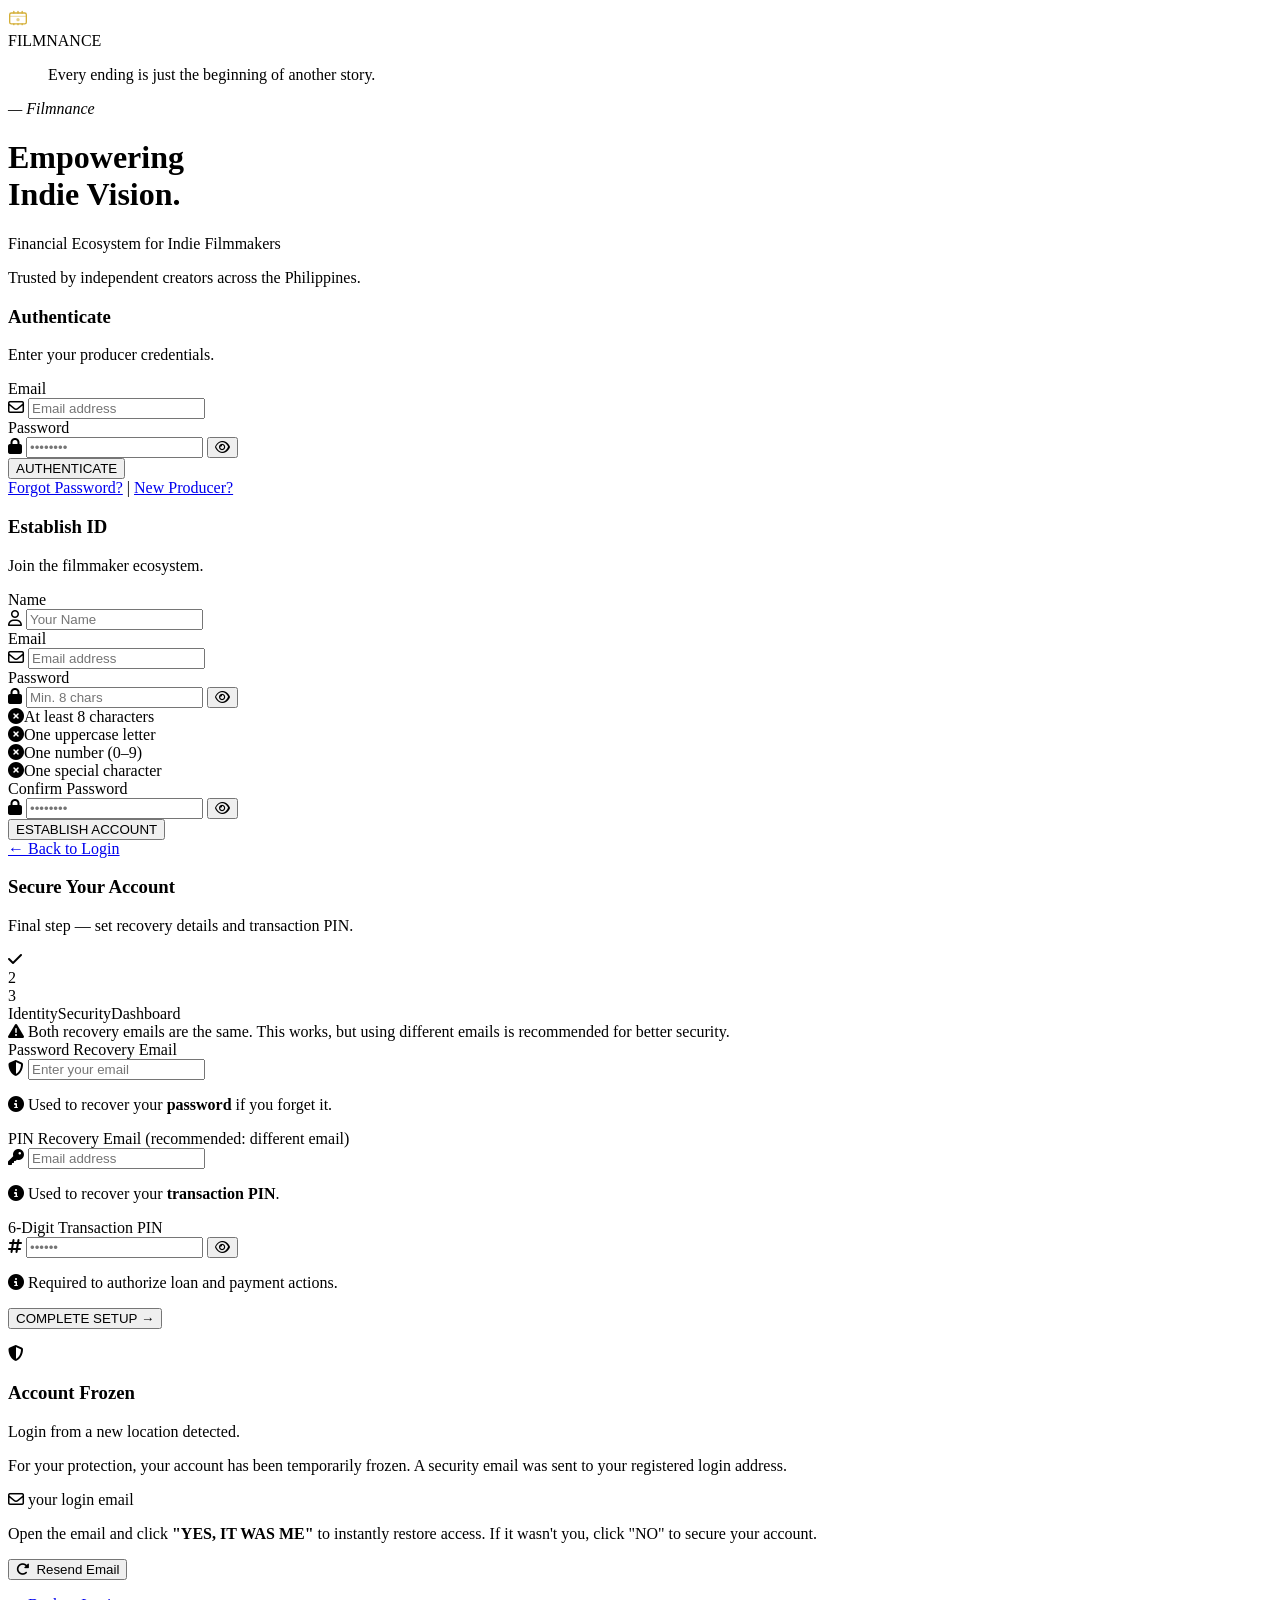
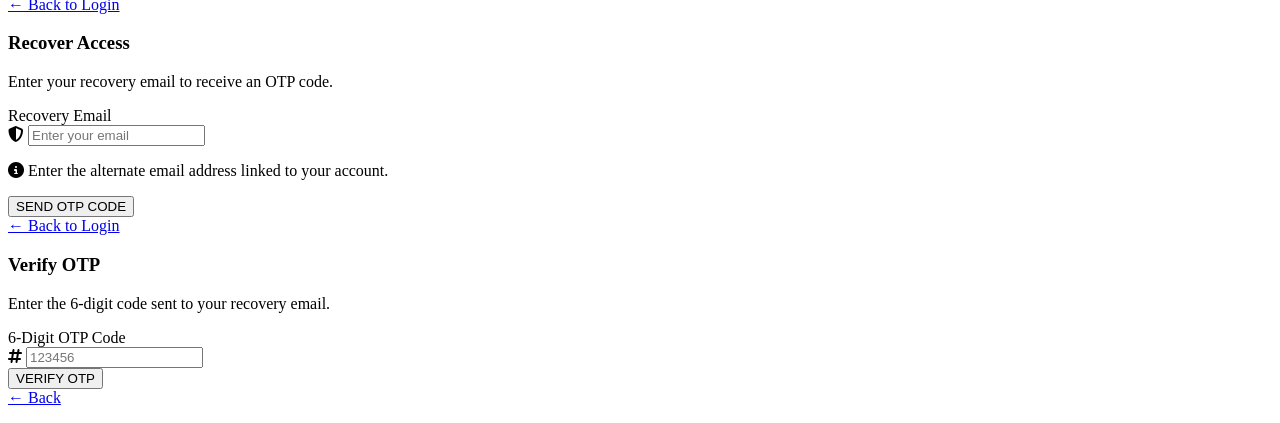
==== frontend/index.html @ 8d0be241 "Restructure: move frontend assets out of backend into frontend/" ====
<!DOCTYPE html>
<html lang="en">

<head>
    <meta charset="UTF-8">
    <meta name="viewport" content="width=device-width, initial-scale=1.0">
    <meta http-equiv="Cache-Control" content="no-cache, no-store, must-revalidate">
    <meta http-equiv="Pragma" content="no-cache">
    <meta http-equiv="Expires" content="0">
    <title>Filmnance — Entry</title>
    <link rel="stylesheet" href="/static/style.css?v=2">
    <link rel="stylesheet" href="https://cdnjs.cloudflare.com/ajax/libs/font-awesome/6.5.0/css/all.min.css">
</head>

<body>
    <div class="glow-top"></div>
    <div class="glow-bottom"></div>

    <div class="auth-container">

        <!-- ═══════════ LEFT BRANDING ═══════════ -->
        <div class="branding-side">
            <div class="branding-header">
                <div class="logo-box">
                    <svg width="20" height="20" viewBox="0 0 24 24" fill="none" xmlns="http://www.w3.org/2000/svg">
                        <rect x="2" y="6" width="20" height="13" rx="2" stroke="#d4af37" stroke-width="1.6" />
                        <path d="M7 6V4M12 6V4M17 6V4" stroke="#d4af37" stroke-width="1.6" stroke-linecap="round" />
                        <path d="M7 19v1M12 19v1M17 19v1" stroke="#d4af37" stroke-width="1.6" stroke-linecap="round" />
                        <path d="M2 10h20" stroke="#d4af37" stroke-width="1.2" opacity="0.5" />
                        <circle cx="12" cy="14" r="2" fill="#d4af37" opacity="0.6" />
                    </svg>
                </div>
                <div class="logo-text">FILMNANCE</div>
            </div>
            <div class="branding-body">
                <!-- ORDER: quote → film title/date → divider → Empowering → tagline -->
                <div class="film-quote" id="filmQuote">
                    <blockquote id="filmQuoteText">Every ending is just the beginning of another story.</blockquote>
                    <cite id="filmQuoteCite">— Filmnance</cite>
                </div>
                <div class="branding-divider"></div>
                <h1 class="title">Empowering<br>Indie Vision.</h1>
                <div class="accent-bar"></div>
                <p class="tagline">Financial Ecosystem for Indie Filmmakers</p>
            </div>
            <div class="branding-footer">
                <p class="branding-note">Trusted by independent creators across the Philippines.</p>
            </div>
        </div>

        <!-- ═══════════ RIGHT FORMS ═══════════ -->
        <div class="form-side" id="formSide">

            <!-- ── 1. LOGIN ── -->
            <div id="loginView" class="view active">
                <div class="form-header">
                    <h3>Authenticate</h3>
                    <p>Enter your producer credentials.</p>
                </div>
                <form id="loginForm" novalidate>
                    <div class="input-group">
                        <label>Email</label>
                        <div class="input-wrapper">
                            <i class="fa-regular fa-envelope icon-left"></i>
                            <input type="email" id="email" placeholder="Email address" required autocomplete="email">
                        </div>
                    </div>
                    <div class="input-group">
                        <label>Password</label>
                        <div class="input-wrapper has-eye">
                            <i class="fa-solid fa-lock icon-left"></i>
                            <input type="password" id="password" placeholder="••••••••" required
                                autocomplete="current-password">
                            <button type="button" class="eye-btn" onmousedown="showPass('password')"
                                onmouseup="hidePass('password')" onmouseleave="hidePass('password')"
                                ontouchstart="showPass('password');return false;" ontouchend="hidePass('password')">
                                <i class="fa-regular fa-eye"></i>
                            </button>
                        </div>
                    </div>
                    <button type="submit" class="submit-btn">AUTHENTICATE</button>
                </form>
                <div class="form-footer">
                    <a href="#" onclick="showView('forgotView');return false;">Forgot Password?</a>
                    <span class="divider">|</span>
                    <a href="#" onclick="showView('registerView');return false;">New Producer?</a>
                </div>
                <p id="loginMsg" class="status-msg"></p>
            </div>

            <!-- ── 2. REGISTER ── -->
            <div id="registerView" class="view">
                <div class="form-header">
                    <h3>Establish ID</h3>
                    <p>Join the filmmaker ecosystem.</p>
                </div>
                <form id="registerForm" novalidate>
                    <div class="input-group">
                        <label>Name</label>
                        <div class="input-wrapper">
                            <i class="fa-regular fa-user icon-left"></i>
                            <input type="text" id="regName" placeholder="Your Name" required autocomplete="name">
                        </div>
                    </div>
                    <div class="input-group">
                        <label>Email</label>
                        <div class="input-wrapper">
                            <i class="fa-regular fa-envelope icon-left"></i>
                            <input type="email" id="regEmail" placeholder="Email address" required autocomplete="email">
                        </div>
                    </div>
                    <div class="input-group">
                        <label>Password</label>
                        <div class="input-wrapper has-eye">
                            <i class="fa-solid fa-lock icon-left"></i>
                            <input type="password" id="regPass" placeholder="Min. 8 chars" required
                                autocomplete="new-password" oninput="checkPolicy(this.value)">
                            <button type="button" class="eye-btn" onmousedown="showPass('regPass')"
                                onmouseup="hidePass('regPass')" onmouseleave="hidePass('regPass')"
                                ontouchstart="showPass('regPass');return false;" ontouchend="hidePass('regPass')">
                                <i class="fa-regular fa-eye"></i>
                            </button>
                        </div>
                        <div class="policy-box">
                            <div class="policy-item" id="p-length"><i class="fa-solid fa-circle-xmark"></i><span>At
                                    least 8 characters</span></div>
                            <div class="policy-item" id="p-upper"><i class="fa-solid fa-circle-xmark"></i><span>One
                                    uppercase letter</span></div>
                            <div class="policy-item" id="p-number"><i class="fa-solid fa-circle-xmark"></i><span>One
                                    number (0–9)</span></div>
                            <div class="policy-item" id="p-special"><i class="fa-solid fa-circle-xmark"></i><span>One
                                    special character</span></div>
                        </div>
                    </div>
                    <div class="input-group">
                        <label>Confirm Password</label>
                        <div class="input-wrapper has-eye">
                            <i class="fa-solid fa-lock icon-left"></i>
                            <input type="password" id="signupConfirmPassword" placeholder="••••••••" required
                                autocomplete="new-password">
                            <button type="button" class="eye-btn" onmousedown="showPass('signupConfirmPassword')"
                                onmouseup="hidePass('signupConfirmPassword')"
                                onmouseleave="hidePass('signupConfirmPassword')"
                                ontouchstart="showPass('signupConfirmPassword');return false;"
                                ontouchend="hidePass('signupConfirmPassword')">
                                <i class="fa-regular fa-eye"></i>
                            </button>
                        </div>
                    </div>
                    <button type="submit" class="submit-btn" id="registerBtn">ESTABLISH ACCOUNT</button>
                </form>
                <div class="form-footer">
                    <a href="#" onclick="showView('loginView');return false;">← Back to Login</a>
                </div>
                <p id="registerMsg" class="status-msg"></p>
            </div>

            <!-- ── 3. SETUP SECURITY ── -->
            <div id="setupView" class="view">
                <div class="form-header">
                    <h3>Secure Your Account</h3>
                    <p>Final step — set recovery details and transaction PIN.</p>
                </div>
                <div class="step-track">
                    <div class="step-node done"><i class="fa-solid fa-check"></i></div>
                    <div class="step-connector done"></div>
                    <div class="step-node active">2</div>
                    <div class="step-connector"></div>
                    <div class="step-node">3</div>
                </div>
                <div class="step-labels-row">
                    <span>Identity</span><span>Security</span><span>Dashboard</span>
                </div>
                <!-- Same-email warning (shown dynamically) -->
                <div class="same-email-warning" id="sameEmailWarn">
                    <i class="fa-solid fa-triangle-exclamation"></i>
                    <span>Both recovery emails are the same. This works, but using different emails is recommended for
                        better security.</span>
                </div>
                <form id="setupForm" novalidate>
                    <div class="input-group">
                        <label>Password Recovery Email</label>
                        <div class="input-wrapper">
                            <i class="fa-solid fa-shield-halved icon-left"></i>
                            <input type="email" id="setupRecovery" placeholder="Enter your email" required
                                autocomplete="email" oninput="checkSameEmail()">
                        </div>
                        <p class="field-hint">
                            <i class="fa-solid fa-circle-info"></i>
                            Used to recover your <strong>password</strong> if you forget it.
                        </p>
                    </div>
                    <div class="input-group">
                        <label>PIN Recovery Email <span class="hint-rec">(recommended: different email)</span></label>
                        <div class="input-wrapper">
                            <i class="fa-solid fa-key icon-left"></i>
                            <input type="email" id="setupPinRecovery" placeholder="Email address" required
                                autocomplete="email" oninput="checkSameEmail()">
                        </div>
                        <p class="field-hint">
                            <i class="fa-solid fa-circle-info"></i>
                            Used to recover your <strong>transaction PIN</strong>.
                        </p>
                    </div>
                    <div class="input-group">
                        <label>6-Digit Transaction PIN</label>
                        <div class="input-wrapper has-eye">
                            <i class="fa-solid fa-hashtag icon-left"></i>
                            <input type="password" id="setupPin" placeholder="••••••" maxlength="6" pattern="\d{6}"
                                inputmode="numeric" required>
                            <button type="button" class="eye-btn" onmousedown="showPass('setupPin')"
                                onmouseup="hidePass('setupPin')" onmouseleave="hidePass('setupPin')"
                                ontouchstart="showPass('setupPin');return false;" ontouchend="hidePass('setupPin')">
                                <i class="fa-regular fa-eye"></i>
                            </button>
                        </div>
                        <p class="field-hint">
                            <i class="fa-solid fa-circle-info"></i>
                            Required to authorize loan and payment actions.
                        </p>
                    </div>
                    <button type="submit" class="submit-btn">COMPLETE SETUP →</button>
                </form>
                <p id="setupMsg" class="status-msg"></p>
            </div>

            <!-- ── 4. FROZEN WARNING ── -->
            <div id="frozenView" class="view">
                <div class="frozen-card">
                    <div class="frozen-icon">
                        <i class="fa-solid fa-shield-halved"></i>
                    </div>
                    <h3 class="frozen-title">Account Frozen</h3>
                    <p class="frozen-subtitle">Login from a new location detected.</p>
                    <div class="frozen-divider"></div>
                    <p class="frozen-body">
                        For your protection, your account has been temporarily frozen.
                        A security email was sent to your registered login address.
                    </p>
                    <div class="frozen-email-badge">
                        <i class="fa-regular fa-envelope"></i>
                        <span id="frozenEmailDisplay">your login email</span>
                    </div>
                    <p class="frozen-instruction">
                        Open the email and click <strong>"YES, IT WAS ME"</strong> to instantly restore access.
                        If it wasn't you, click "NO" to secure your account.
                    </p>
                    <div class="frozen-actions">
                        <button class="resend-btn" id="resendBtn" onclick="requestResend()">
                            <i class="fa-solid fa-rotate-right"></i>&nbsp; Resend Email
                        </button>
                        <p class="resend-status" id="resendStatus"></p>
                    </div>
                </div>
                <div class="form-footer">
                    <a href="#" onclick="showView('loginView');return false;">← Back to Login</a>
                </div>
            </div>

            <!-- ── 5. FORGOT PASSWORD ── -->
            <div id="forgotView" class="view">
                <div class="form-header">
                    <h3>Recover Access</h3>
                    <p>Enter your recovery email to receive an OTP code.</p>
                </div>
                <form id="forgotForm" novalidate>
                    <div class="input-group">
                        <label>Recovery Email</label>
                        <div class="input-wrapper">
                            <i class="fa-solid fa-shield-halved icon-left"></i>
                            <input type="email" id="forgotEmail" placeholder="Enter your email" required
                                autocomplete="email">
                        </div>
                        <p class="field-hint">
                            <i class="fa-solid fa-circle-info"></i>
                            Enter the alternate email address linked to your account.
                        </p>
                    </div>
                    <button type="submit" class="submit-btn">SEND OTP CODE</button>
                </form>
                <div class="form-footer">
                    <a href="#" onclick="showView('loginView');return false;">← Back to Login</a>
                </div>
                <p id="forgotMsg" class="status-msg"></p>
            </div>

            <!-- ── 6. RESET PASSWORD — 2 steps: verify OTP first, then set password ── -->
            <div id="resetView" class="view">
                <!-- Step A: Verify OTP only -->
                <div id="resetStepA">
                    <div class="form-header">
                        <h3>Verify OTP</h3>
                        <p>Enter the 6-digit code sent to your recovery email.</p>
                    </div>
                    <div class="input-group">
                        <label>6-Digit OTP Code</label>
                        <div class="input-wrapper">
                            <i class="fa-solid fa-hashtag icon-left"></i>
                            <input type="text" id="resetOtp" placeholder="123456" maxlength="6" inputmode="numeric">
                        </div>
                    </div>
                    <button class="submit-btn" onclick="verifyResetOtp()">VERIFY OTP</button>
                    <div class="form-footer">
                        <a href="#" onclick="showView('forgotView');return false;">← Back</a>
                    </div>
                    <p id="resetOtpMsg" class="status-msg"></p>
                </div>
                <!-- Step B: Set new password (only shown after OTP verified) -->
                <div id="resetStepB" style="display:none">
                    <div class="form-header">
                        <h3>Set New Password</h3>
                        <p>OTP verified. Now set your new password.</p>
                    </div>
                    <div class="input-group">
                        <label>New Password</label>
                        <div class="input-wrapper has-eye">
                            <i class="fa-solid fa-lock icon-left"></i>
                            <input type="password" id="resetPass" placeholder="••••••••"
                                oninput="checkPolicy(this.value,'reset')">
                            <button type="button" class="eye-btn" onmousedown="showPass('resetPass')"
                                onmouseup="hidePass('resetPass')" onmouseleave="hidePass('resetPass')"
                                ontouchstart="showPass('resetPass');return false;" ontouchend="hidePass('resetPass')">
                                <i class="fa-regular fa-eye"></i>
                            </button>
                        </div>
                        <div id="policyBoxReset" class="policy-box">
                            <div class="policy-item" id="rp-length"><i class="fa-solid fa-circle-xmark"></i><span>At
                                    least 8 characters</span></div>
                            <div class="policy-item" id="rp-upper"><i class="fa-solid fa-circle-xmark"></i><span>One
                                    uppercase letter</span></div>
                            <div class="policy-item" id="rp-number"><i class="fa-solid fa-circle-xmark"></i><span>One
                                    number (0–9)</span></div>
                            <div class="policy-item" id="rp-special"><i class="fa-solid fa-circle-xmark"></i><span>One
                                    special character</span></div>
                        </div>
                    </div>
                    <div class="input-group">
                        <label>Confirm Password</label>
                        <div class="input-wrapper has-eye">
                            <i class="fa-solid fa-lock icon-left"></i>
                            <input type="password" id="resetPassConfirm" placeholder="••••••••">
                            <button type="button" class="eye-btn" onmousedown="showPass('resetPassConfirm')"
                                onmouseup="hidePass('resetPassConfirm')" onmouseleave="hidePass('resetPassConfirm')"
                                ontouchstart="showPass('resetPassConfirm');return false;"
                                ontouchend="hidePass('resetPassConfirm')">
                                <i class="fa-regular fa-eye"></i>
                            </button>
                        </div>
                    </div>
                    <button class="submit-btn" onclick="submitResetPassword()">UPDATE PASSWORD</button>
                    <p id="resetMsg" class="status-msg"></p>
                </div>
            </div>

        </div><!-- end form-side -->
    </div><!-- end auth-container -->

    <!-- Auth core (shared helpers, view switcher, film quotes) — must load first -->
    <script src="/static/js/auth/auth-core.js"></script>
    <!-- Per-view scripts -->
    <script src="/static/js/auth/login.js"></script>
    <script src="/static/js/auth/signup.js"></script>
    <script src="/static/js/auth/setup-security.js"></script>
    <script src="/static/js/auth/frozen.js"></script>
    <script src="/static/js/auth/forgot-password.js"></script>
    <script src="/static/js/auth/reset-password.js"></script>
</body>

</html>
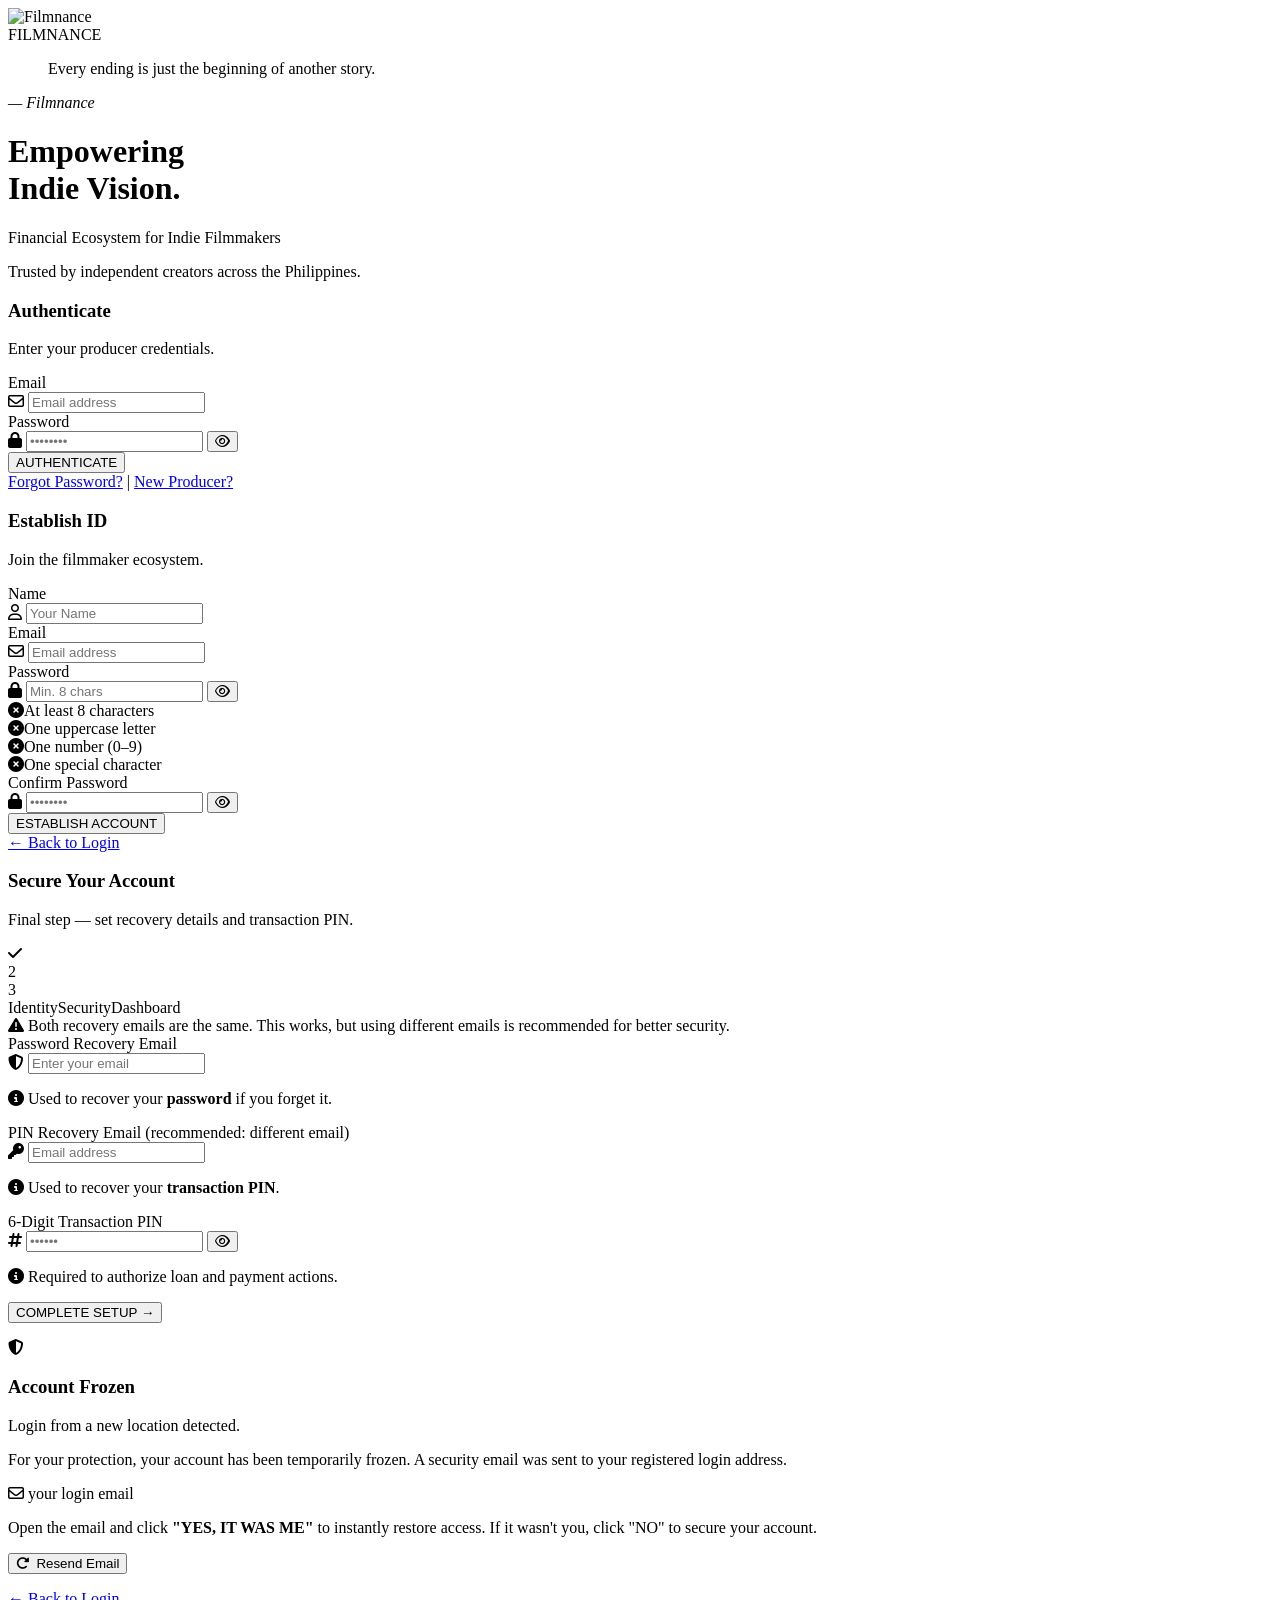
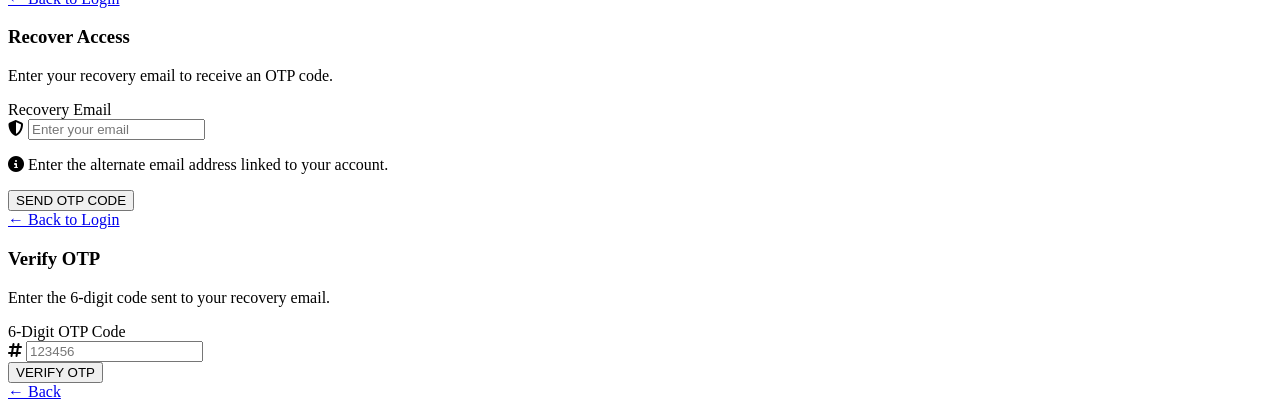
==== commit 3c099cb6: "Use custom logo, add favicon and health endpoint" ====
--- a/frontend/index.html
+++ b/frontend/index.html
@@ -8,6 +8,7 @@
     <meta http-equiv="Pragma" content="no-cache">
     <meta http-equiv="Expires" content="0">
     <title>Filmnance — Entry</title>
+    <link rel="icon" type="image/png" href="/static/assets/filmnance-logo.png">
     <link rel="stylesheet" href="/static/style.css?v=2">
     <link rel="stylesheet" href="https://cdnjs.cloudflare.com/ajax/libs/font-awesome/6.5.0/css/all.min.css">
 </head>
@@ -22,13 +23,7 @@
         <div class="branding-side">
             <div class="branding-header">
                 <div class="logo-box">
-                    <svg width="20" height="20" viewBox="0 0 24 24" fill="none" xmlns="http://www.w3.org/2000/svg">
-                        <rect x="2" y="6" width="20" height="13" rx="2" stroke="#d4af37" stroke-width="1.6" />
-                        <path d="M7 6V4M12 6V4M17 6V4" stroke="#d4af37" stroke-width="1.6" stroke-linecap="round" />
-                        <path d="M7 19v1M12 19v1M17 19v1" stroke="#d4af37" stroke-width="1.6" stroke-linecap="round" />
-                        <path d="M2 10h20" stroke="#d4af37" stroke-width="1.2" opacity="0.5" />
-                        <circle cx="12" cy="14" r="2" fill="#d4af37" opacity="0.6" />
-                    </svg>
+                    <img src="/static/assets/filmnance-logo.png" alt="Filmnance" class="site-logo">
                 </div>
                 <div class="logo-text">FILMNANCE</div>
             </div>
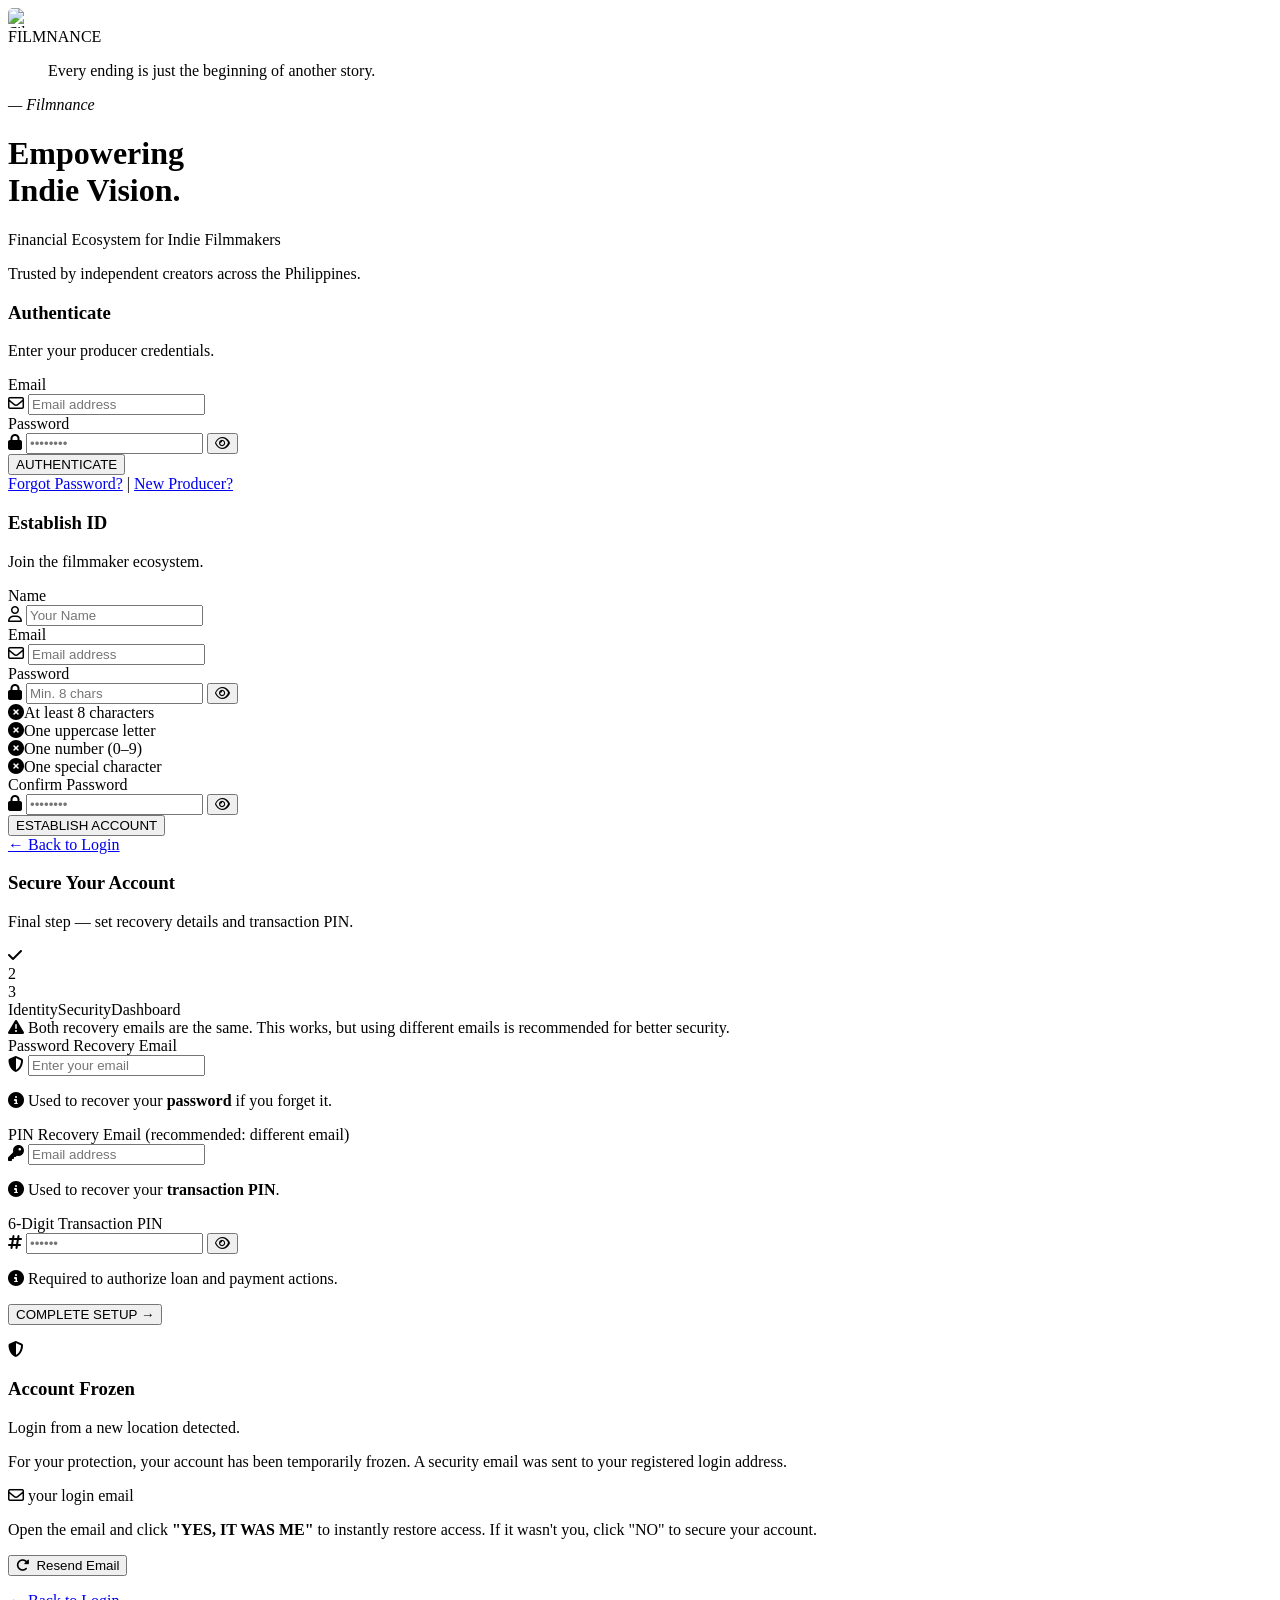
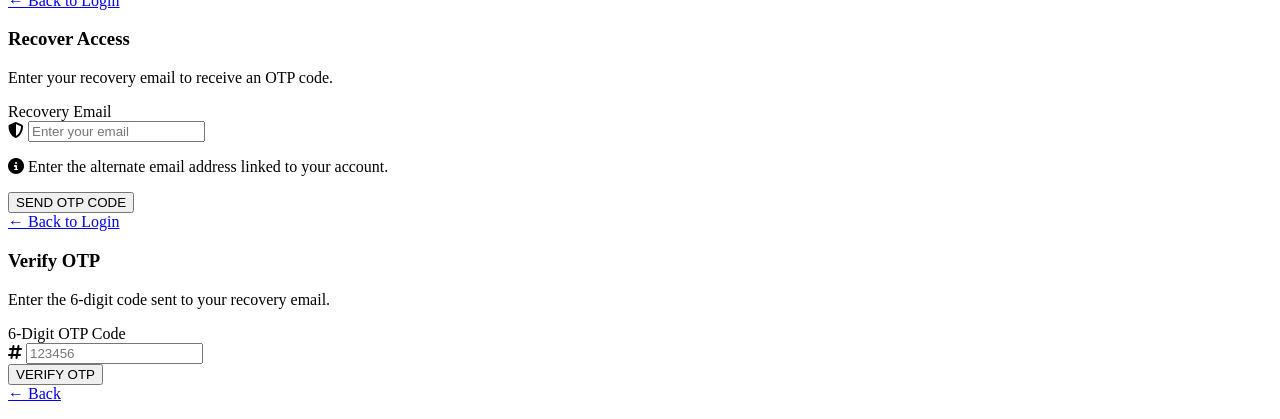
==== commit 1a22da2c: "Fix logo size to 20px and bust cached stylesheets" ====
--- a/frontend/index.html
+++ b/frontend/index.html
@@ -9,7 +9,7 @@
     <meta http-equiv="Expires" content="0">
     <title>Filmnance — Entry</title>
     <link rel="icon" type="image/png" href="/static/assets/filmnance-logo.png">
-    <link rel="stylesheet" href="/static/style.css?v=2">
+    <link rel="stylesheet" href="/static/style.css?v=3">
     <link rel="stylesheet" href="https://cdnjs.cloudflare.com/ajax/libs/font-awesome/6.5.0/css/all.min.css">
 </head>
 
@@ -23,7 +23,7 @@
         <div class="branding-side">
             <div class="branding-header">
                 <div class="logo-box">
-                    <img src="/static/assets/filmnance-logo.png" alt="Filmnance" class="site-logo">
+                    <img src="/static/assets/filmnance-logo.png" alt="Filmnance" class="site-logo" width="20" height="20" style="width:20px;height:20px;object-fit:cover;border-radius:5px;display:block">
                 </div>
                 <div class="logo-text">FILMNANCE</div>
             </div>
